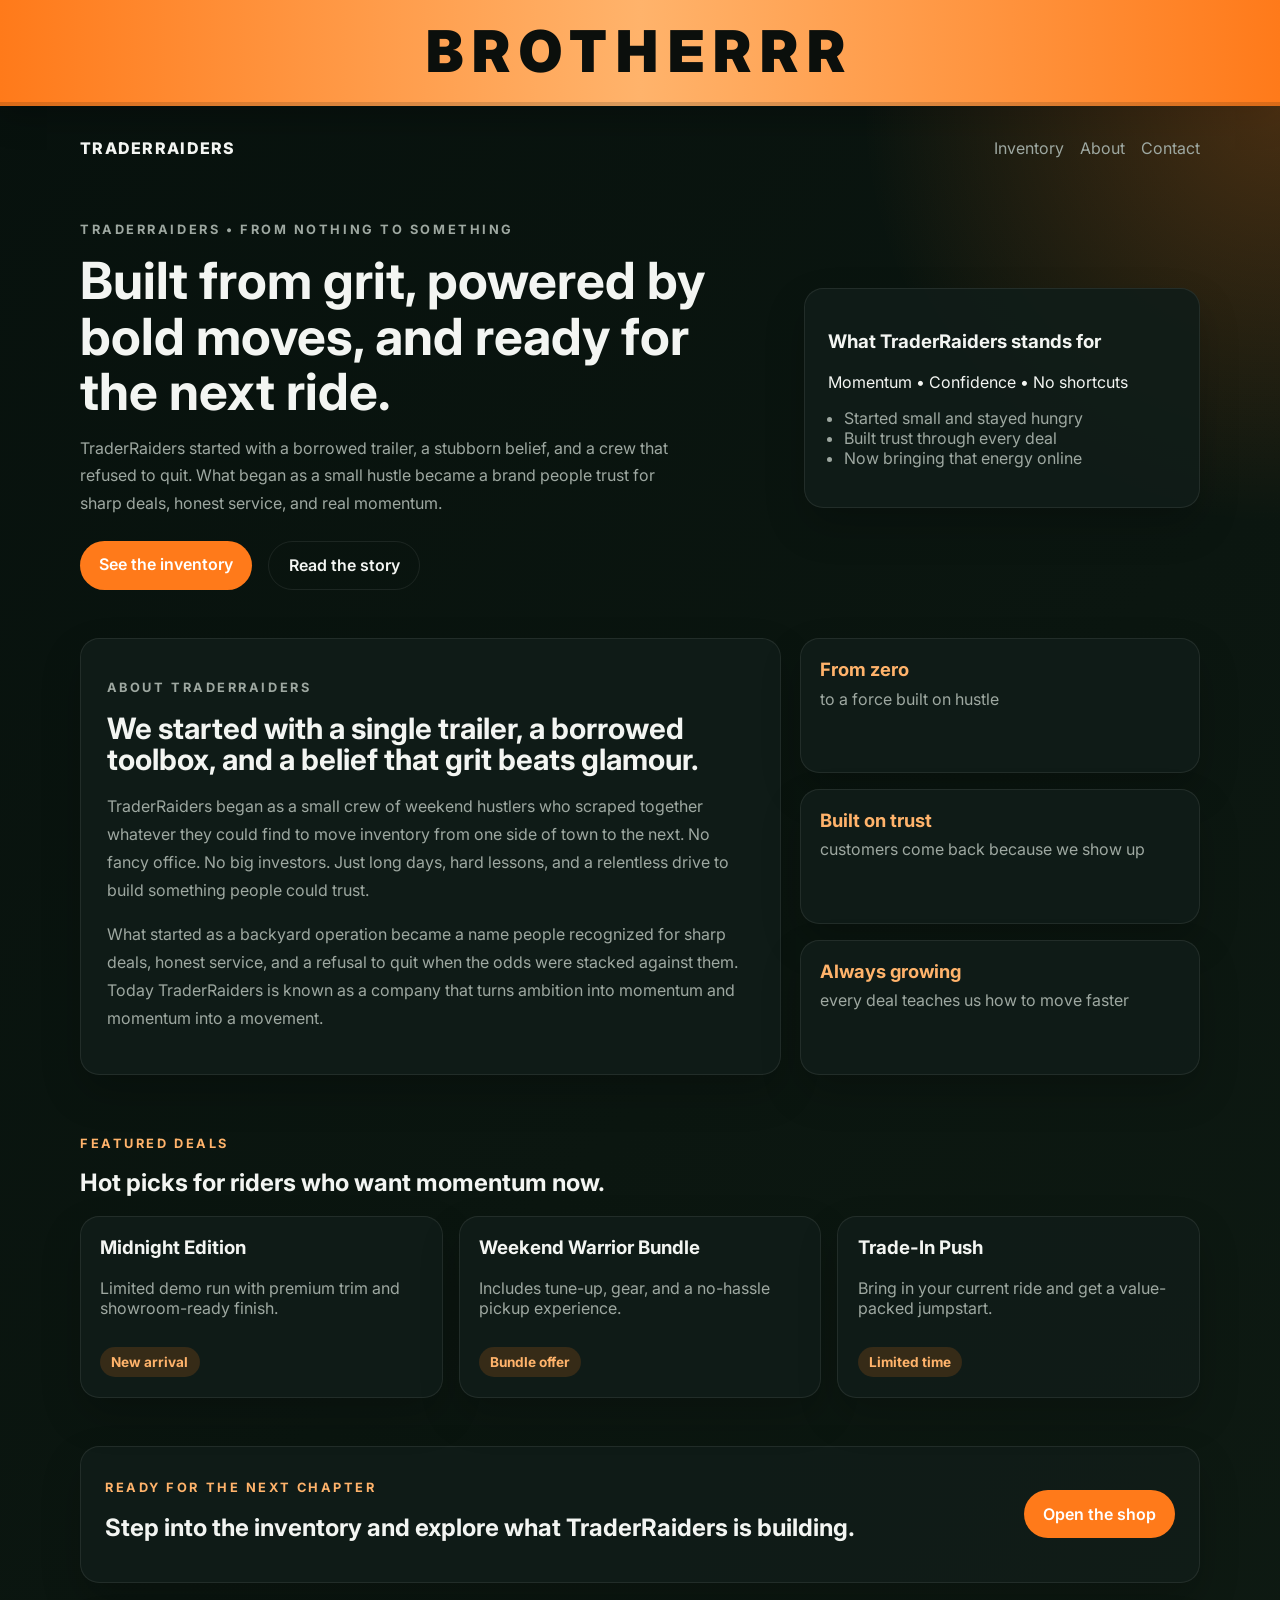
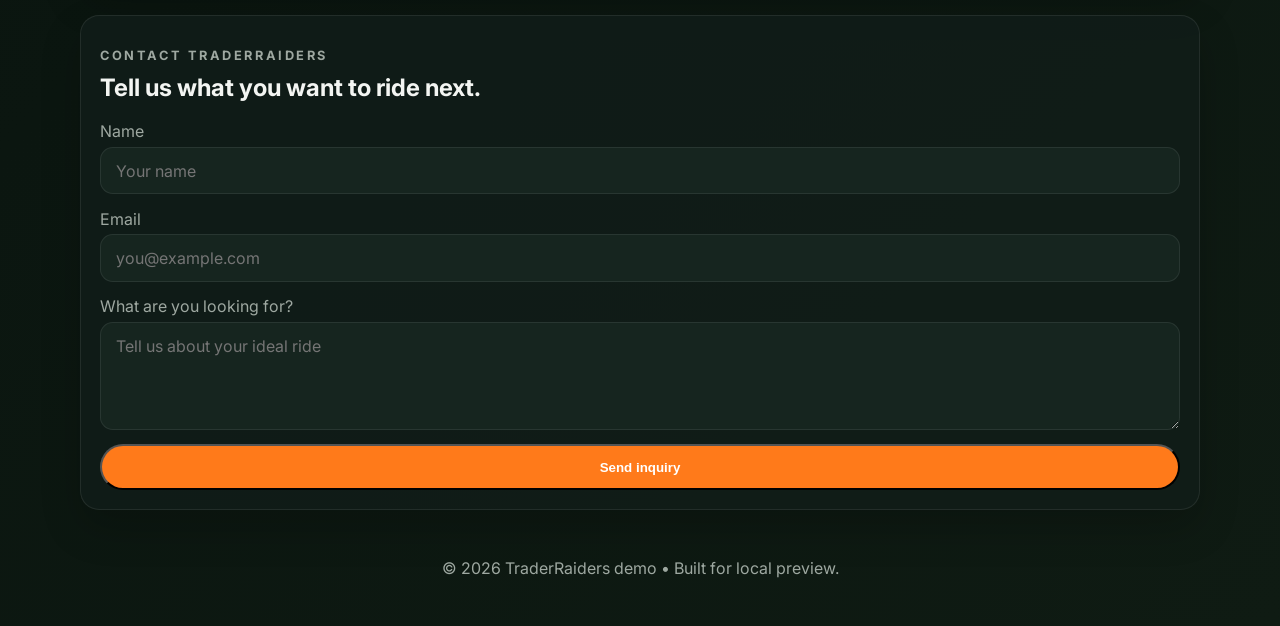
==== motorcycle-store-demo/index.html @ 7deac698 "Add TraderRaiders storefront demo" ====
<!DOCTYPE html>
<html lang="en">
  <head>
    <meta charset="UTF-8" />
    <meta name="viewport" content="width=device-width, initial-scale=1.0" />
    <title>TraderRaiders | From nothing to something</title>
    <meta
      name="description"
      content="A bold front-page storefront for TraderRaiders with a dedicated inventory experience."
    />
    <link rel="preconnect" href="https://fonts.googleapis.com" />
    <link rel="preconnect" href="https://fonts.gstatic.com" crossorigin />
    <link
      href="https://fonts.googleapis.com/css2?family=Inter:wght@400;500;600;700;800&display=swap"
      rel="stylesheet"
    />
    <link rel="stylesheet" href="styles.css" />
  </head>
  <body>
    <div class="banner" aria-label="BROTHERRR banner">BROTHERRR</div>
    <header class="hero">
      <nav class="nav container">
        <a href="index.html" class="brand">TraderRaiders</a>
        <div class="nav-links">
          <a href="inventory.html">Inventory</a>
          <a href="#about">About</a>
          <a href="#contact">Contact</a>
        </div>
      </nav>

      <div class="container hero-grid">
        <div class="hero-copy">
          <p class="eyebrow">TraderRaiders • From nothing to something</p>
          <h1>Built from grit, powered by bold moves, and ready for the next ride.</h1>
          <p>
            TraderRaiders started with a borrowed trailer, a stubborn belief, and a crew that refused to quit.
            What began as a small hustle became a brand people trust for sharp deals, honest service, and real momentum.
          </p>
          <div class="hero-actions">
            <a class="btn btn-primary" href="inventory.html">See the inventory</a>
            <a class="btn btn-secondary" href="#about">Read the story</a>
          </div>
        </div>
        <div class="hero-card">
          <h3>What TraderRaiders stands for</h3>
          <p>Momentum • Confidence • No shortcuts</p>
          <ul>
            <li>Started small and stayed hungry</li>
            <li>Built trust through every deal</li>
            <li>Now bringing that energy online</li>
          </ul>
        </div>
      </div>
    </header>

    <main>
      <section class="about-section container" id="about">
        <div class="about-card">
          <p class="eyebrow">About TraderRaiders</p>
          <h2>We started with a single trailer, a borrowed toolbox, and a belief that grit beats glamour.</h2>
          <p>
            TraderRaiders began as a small crew of weekend hustlers who scraped together whatever they could find to move inventory from one side of town to the next.
            No fancy office. No big investors. Just long days, hard lessons, and a relentless drive to build something people could trust.
          </p>
          <p>
            What started as a backyard operation became a name people recognized for sharp deals, honest service, and a refusal to quit when the odds were stacked against them.
            Today TraderRaiders is known as a company that turns ambition into momentum and momentum into a movement.
          </p>
        </div>
        <div class="about-highlights">
          <div>
            <strong>From zero</strong>
            <span>to a force built on hustle</span>
          </div>
          <div>
            <strong>Built on trust</strong>
            <span>customers come back because we show up</span>
          </div>
          <div>
            <strong>Always growing</strong>
            <span>every deal teaches us how to move faster</span>
          </div>
        </div>
      </section>

      <section class="deals container">
        <div class="section-heading">
          <p class="eyebrow">Featured deals</p>
          <h2>Hot picks for riders who want momentum now.</h2>
        </div>
        <div class="deals-grid">
          <article class="deal-card">
            <h3>Midnight Edition</h3>
            <p>Limited demo run with premium trim and showroom-ready finish.</p>
            <span class="deal-badge">New arrival</span>
          </article>
          <article class="deal-card">
            <h3>Weekend Warrior Bundle</h3>
            <p>Includes tune-up, gear, and a no-hassle pickup experience.</p>
            <span class="deal-badge">Bundle offer</span>
          </article>
          <article class="deal-card">
            <h3>Trade-In Push</h3>
            <p>Bring in your current ride and get a value-packed jumpstart.</p>
            <span class="deal-badge">Limited time</span>
          </article>
        </div>
      </section>

      <section class="cta container" id="contact">
        <div>
          <p class="eyebrow">Ready for the next chapter</p>
          <h2>Step into the inventory and explore what TraderRaiders is building.</h2>
        </div>
        <a class="btn btn-primary" href="inventory.html">Open the shop</a>
      </section>

      <section class="contact-section container">
        <div class="contact-card">
          <p class="eyebrow">Contact TraderRaiders</p>
          <h2>Tell us what you want to ride next.</h2>
          <form class="contact-form">
            <label>
              <span>Name</span>
              <input type="text" placeholder="Your name" />
            </label>
            <label>
              <span>Email</span>
              <input type="email" placeholder="you@example.com" />
            </label>
            <label>
              <span>What are you looking for?</span>
              <textarea rows="4" placeholder="Tell us about your ideal ride"></textarea>
            </label>
            <button class="btn btn-primary" type="submit">Send inquiry</button>
          </form>
        </div>
      </section>
    </main>

    <footer class="footer container">
      <p>© 2026 TraderRaiders demo • Built for local preview.</p>
    </footer>

    <script src="script.js"></script>
  </body>
</html>
---- motorcycle-store-demo/styles.css ----
:root {
  --bg: #07110d;
  --panel: #111d18;
  --panel-2: #16251f;
  --text: #f3f5f2;
  --muted: #9ea8a1;
  --accent: #ff7a1a;
  --accent-2: #ffb36b;
  --border: rgba(255, 255, 255, 0.08);
}

* {
  box-sizing: border-box;
}

body {
  margin: 0;
  font-family: 'Inter', sans-serif;
  background: linear-gradient(135deg, var(--bg), #0f1b13);
  color: var(--text);
}

.banner {
  background: linear-gradient(90deg, #ff7a1a, #ffb36b, #ff7a1a);
  color: #0b0f0c;
  text-align: center;
  font-size: clamp(2rem, 5vw, 3.6rem);
  font-weight: 900;
  letter-spacing: 0.16em;
  text-transform: uppercase;
  padding: 1rem 1.2rem;
  box-shadow: 0 10px 30px rgba(0, 0, 0, 0.25);
  border-bottom: 4px solid rgba(11, 15, 12, 0.15);
}

img {
  max-width: 100%;
  display: block;
}

.bike-image {
  width: 100%;
  height: 220px;
  object-fit: cover;
  border-radius: 1rem 1rem 0 0;
  background: linear-gradient(135deg, rgba(255, 122, 26, 0.2), rgba(255, 179, 107, 0.08));
}

.container {
  width: min(1120px, calc(100% - 2rem));
  margin: 0 auto;
}

.hero {
  padding: 1rem 0 4rem;
  background: radial-gradient(circle at top right, rgba(255, 122, 26, 0.25), transparent 30%);
}

.nav {
  display: flex;
  justify-content: space-between;
  align-items: center;
  padding: 1rem 0;
}

.brand {
  color: var(--text);
  text-decoration: none;
  font-weight: 800;
  letter-spacing: 0.08em;
  text-transform: uppercase;
}

.nav-links {
  display: flex;
  gap: 1rem;
}

.nav-links a {
  color: var(--muted);
  text-decoration: none;
}

.hero-grid {
  display: grid;
  gap: 2rem;
  grid-template-columns: 1.4fr 0.8fr;
  align-items: center;
  padding-top: 2rem;
}

.eyebrow {
  color: var(--accent-2);
  text-transform: uppercase;
  letter-spacing: 0.2em;
  font-size: 0.8rem;
  font-weight: 700;
}

h1,
h2 {
  line-height: 1.08;
}

h1 {
  font-size: clamp(2rem, 4vw, 3.4rem);
  margin: 0.3rem 0 1rem;
}

.hero-copy p {
  color: var(--muted);
  max-width: 620px;
  line-height: 1.7;
}

.hero-actions {
  display: flex;
  flex-wrap: wrap;
  gap: 1rem;
  margin-top: 1.5rem;
}

.btn {
  display: inline-block;
  padding: 0.85rem 1.2rem;
  border-radius: 999px;
  text-decoration: none;
  font-weight: 600;
}

.btn-primary {
  background: var(--accent);
  color: white;
}

.btn-secondary {
  border: 1px solid var(--border);
  color: var(--text);
}

.hero-card,
.stats > div,
.bike-card,
.cta {
  background: rgba(17, 29, 24, 0.92);
  border: 1px solid var(--border);
  border-radius: 1.2rem;
  box-shadow: 0 18px 40px rgba(0, 0, 0, 0.2);
}

.hero-card {
  padding: 1.4rem;
}

.hero-card ul {
  color: var(--muted);
  padding-left: 1rem;
}

.about-section {
  display: grid;
  gap: 1.2rem;
  grid-template-columns: 1.4fr 0.8fr;
  margin-top: -1rem;
  margin-bottom: 2rem;
}

.about-card,
.about-highlights > div {
  background: rgba(17, 29, 24, 0.92);
  border: 1px solid var(--border);
  border-radius: 1.2rem;
  box-shadow: 0 18px 40px rgba(0, 0, 0, 0.2);
}

.about-card {
  padding: 1.6rem;
}

.about-card h2 {
  margin: 0.3rem 0 1rem;
  font-size: clamp(1.4rem, 2.3vw, 2rem);
}

.about-card p {
  color: var(--muted);
  line-height: 1.75;
}

.about-highlights {
  display: grid;
  gap: 1rem;
}

.about-highlights > div {
  padding: 1.2rem;
}

.about-highlights strong {
  display: block;
  font-size: 1.15rem;
  color: var(--accent-2);
  margin-bottom: 0.4rem;
}

.about-highlights span {
  color: var(--muted);
  line-height: 1.6;
}

.page-intro {
  padding: 2rem 0 1rem;
  max-width: 760px;
}

.page-intro h1 {
  margin: 0.3rem 0 0.8rem;
  font-size: clamp(2rem, 3.4vw, 2.8rem);
}

.page-intro p {
  color: var(--muted);
  line-height: 1.7;
}

.inventory {
  padding: 2rem 0 3rem;
}

.section-heading {
  margin-bottom: 1rem;
}

.deals {
  padding: 1rem 0 2rem;
}

.deals-grid {
  display: grid;
  gap: 1rem;
  grid-template-columns: repeat(3, minmax(0, 1fr));
}

.deal-card,
.contact-card {
  background: rgba(17, 29, 24, 0.92);
  border: 1px solid var(--border);
  border-radius: 1.2rem;
  box-shadow: 0 18px 40px rgba(0, 0, 0, 0.2);
  padding: 1.2rem;
}

.deal-card h3,
.contact-card h2 {
  margin-top: 0;
}

.deal-card p,
.contact-card p,
.contact-form span {
  color: var(--muted);
}

.deal-badge {
  display: inline-block;
  margin-top: 0.8rem;
  padding: 0.45rem 0.7rem;
  border-radius: 999px;
  background: rgba(255, 122, 26, 0.16);
  color: var(--accent-2);
  font-size: 0.85rem;
  font-weight: 700;
}

.contact-section {
  padding: 0 0 2rem;
}

.contact-form {
  display: grid;
  gap: 0.9rem;
}

.contact-form label {
  display: grid;
  gap: 0.35rem;
}

.contact-form input,
.contact-form textarea {
  border: 1px solid var(--border);
  background: var(--panel-2);
  color: var(--text);
  border-radius: 0.8rem;
  padding: 0.8rem 0.9rem;
  font: inherit;
}

.contact-form textarea {
  resize: vertical;
}

.filters {
  display: flex;
  flex-wrap: wrap;
  gap: 0.8rem;
  margin-bottom: 1.2rem;
}

.filter {
  border: 1px solid var(--border);
  background: transparent;
  color: var(--text);
  padding: 0.65rem 0.95rem;
  border-radius: 999px;
  cursor: pointer;
}

.filter.active {
  background: var(--accent);
  border-color: var(--accent);
}

.query-panel {
  background: rgba(17, 29, 24, 0.92);
  border: 1px solid var(--border);
  border-radius: 1rem;
  padding: 1rem;
  margin-bottom: 1.2rem;
}

.query-controls {
  display: grid;
  gap: 0.9rem;
  grid-template-columns: repeat(5, minmax(0, 1fr));
  align-items: end;
}

.select-group {
  display: flex;
  flex-direction: column;
  gap: 0.35rem;
  color: var(--muted);
  font-size: 0.95rem;
}

.select-group select,
.select-group input {
  border: 1px solid var(--border);
  background: var(--panel-2);
  color: var(--text);
  border-radius: 0.7rem;
  padding: 0.7rem 0.8rem;
}

.query-preview {
  margin-top: 0.9rem;
  padding: 0.8rem 0.95rem;
  border-radius: 0.8rem;
  background: rgba(255, 122, 26, 0.12);
  color: var(--accent-2);
  font-family: 'Courier New', monospace;
  font-size: 0.95rem;
}

.small {
  padding: 0.7rem 0.95rem;
  font-size: 0.95rem;
}

.bike-grid {
  display: grid;
  gap: 1.2rem;
  grid-template-columns: repeat(3, minmax(0, 1fr));
}

.compare {
  padding: 1rem 0 2rem;
}

.compare-controls {
  display: grid;
  gap: 1rem;
  grid-template-columns: repeat(2, minmax(0, 1fr));
  margin-bottom: 1rem;
}

.compare-output {
  background: rgba(17, 29, 24, 0.92);
  border: 1px solid var(--border);
  border-radius: 1rem;
  padding: 1rem;
}

.compare-output table {
  width: 100%;
  border-collapse: collapse;
}

.compare-output th,
.compare-output td {
  padding: 0.75rem;
  border-bottom: 1px solid var(--border);
  text-align: left;
}

.bike-card {
  overflow: hidden;
}

.bike-card img {
  width: 100%;
  height: 210px;
  object-fit: cover;
}

.bike-card .content {
  padding: 1rem;
}

.bike-card h3 {
  margin: 0 0 0.3rem;
}

.bike-card p,
.bike-card li {
  color: var(--muted);
}

.bike-specs {
  display: grid;
  gap: 0.3rem;
  padding-left: 1rem;
  margin: 0.8rem 0 0;
}

.review-box {
  margin-top: 0.8rem;
  padding: 0.8rem;
  border-radius: 0.8rem;
  background: rgba(255, 122, 26, 0.08);
  border: 1px solid rgba(255, 122, 26, 0.18);
}

.review-row {
  display: flex;
  justify-content: space-between;
  gap: 0.5rem;
  margin-bottom: 0.35rem;
  font-size: 0.92rem;
}

.review-label {
  color: var(--accent-2);
  font-weight: 600;
}

.review-group {
  margin-top: 0.6rem;
}

.review-group ul {
  padding-left: 1rem;
  margin: 0.25rem 0 0;
  color: var(--muted);
}

.meta {
  display: flex;
  justify-content: space-between;
  align-items: center;
  margin-top: 0.8rem;
}

.price {
  color: var(--accent-2);
  font-weight: 700;
}

.cta {
  display: flex;
  justify-content: space-between;
  align-items: center;
  padding: 1.3rem 1.5rem;
  margin: 1rem auto 2rem;
}

.footer {
  padding: 0 0 2rem;
  color: var(--muted);
  text-align: center;
}

@media (max-width: 900px) {
  .hero-grid,
  .about-section,
  .deals-grid,
  .bike-grid,
  .query-controls,
  .compare-controls {
    grid-template-columns: 1fr;
  }

  .cta {
    flex-direction: column;
    align-items: flex-start;
    gap: 0.8rem;
  }

}
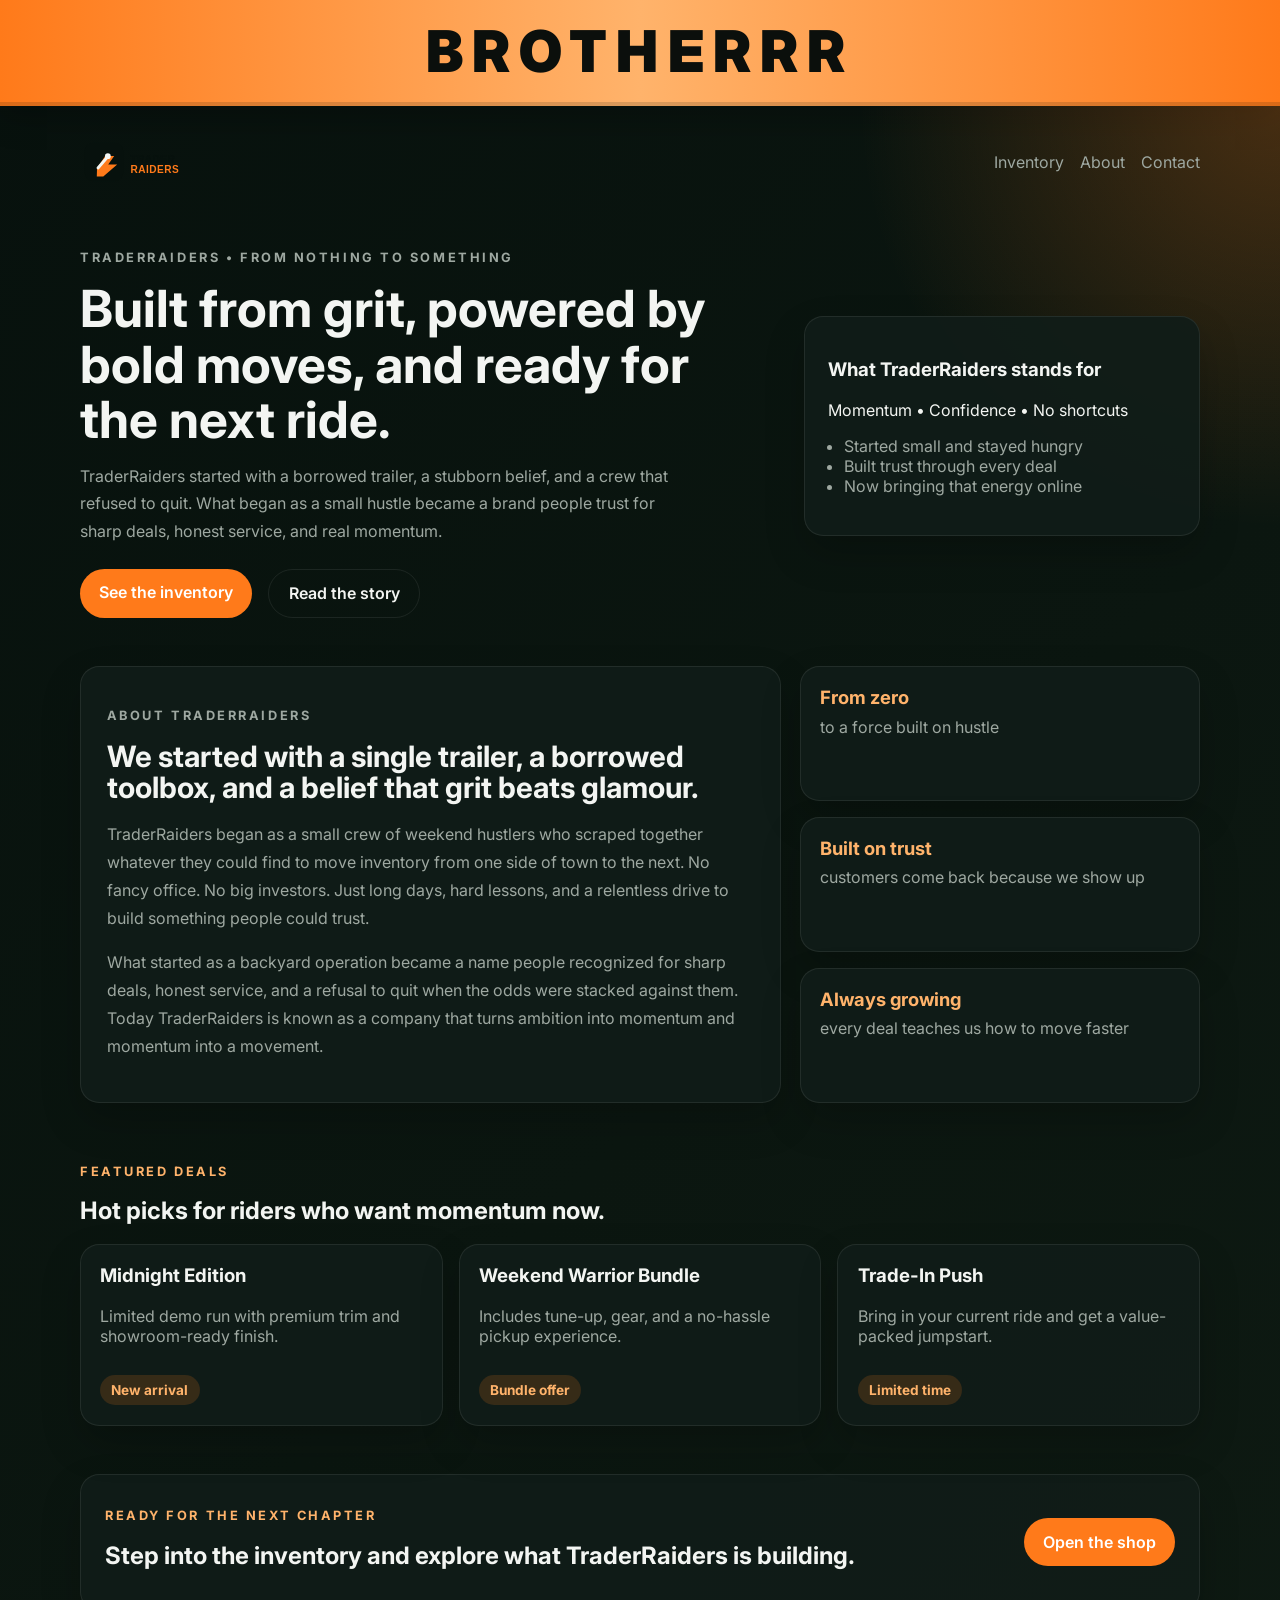
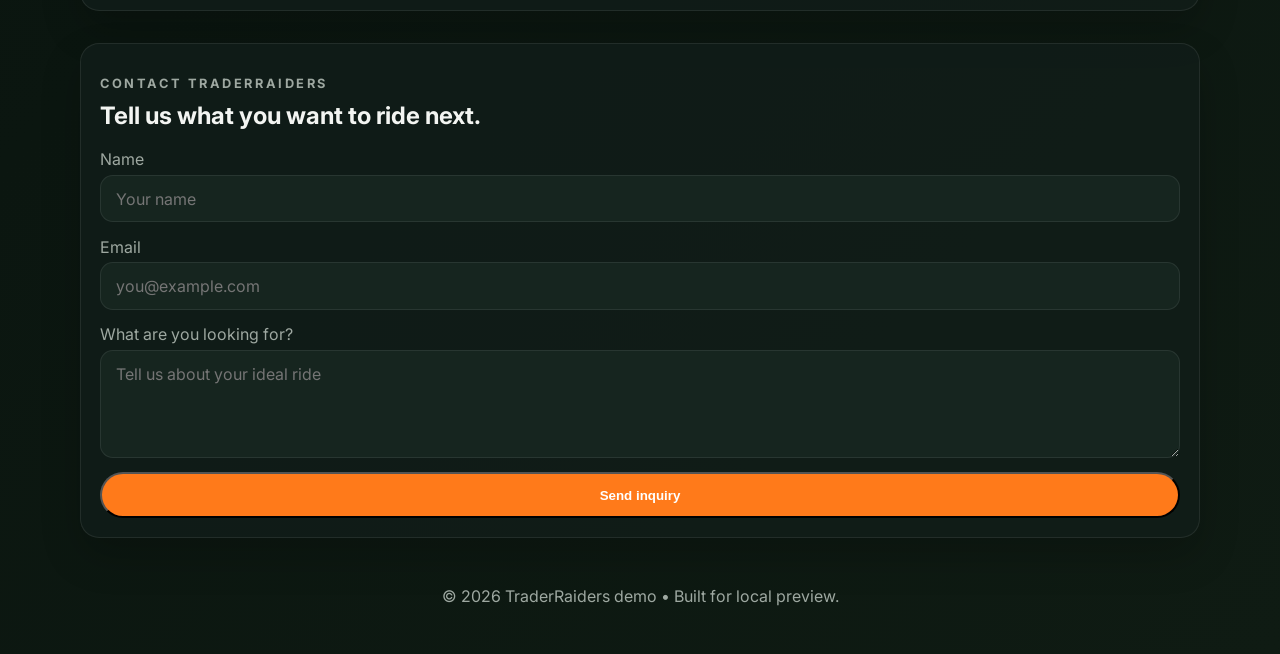
==== commit fa013eb7: "Add storefront and security review demo" ====
--- a/motorcycle-store-demo/index.html
+++ b/motorcycle-store-demo/index.html
@@ -20,7 +20,9 @@
     <div class="banner" aria-label="BROTHERRR banner">BROTHERRR</div>
     <header class="hero">
       <nav class="nav container">
-        <a href="index.html" class="brand">TraderRaiders</a>
+        <a href="index.html" class="brand" aria-label="TraderRaiders home">
+          <img class="brand-logo" src="../logos-icons/logos/approved/traderraiders-logo.svg" alt="TraderRaiders logo" />
+        </a>
         <div class="nav-links">
           <a href="inventory.html">Inventory</a>
           <a href="#about">About</a>
--- a/motorcycle-store-demo/styles.css
+++ b/motorcycle-store-demo/styles.css
@@ -69,6 +69,14 @@
   font-weight: 800;
   letter-spacing: 0.08em;
   text-transform: uppercase;
+  display: inline-flex;
+  align-items: center;
+}
+
+.brand-logo {
+  height: 48px;
+  width: auto;
+  display: block;
 }
 
 .nav-links {
